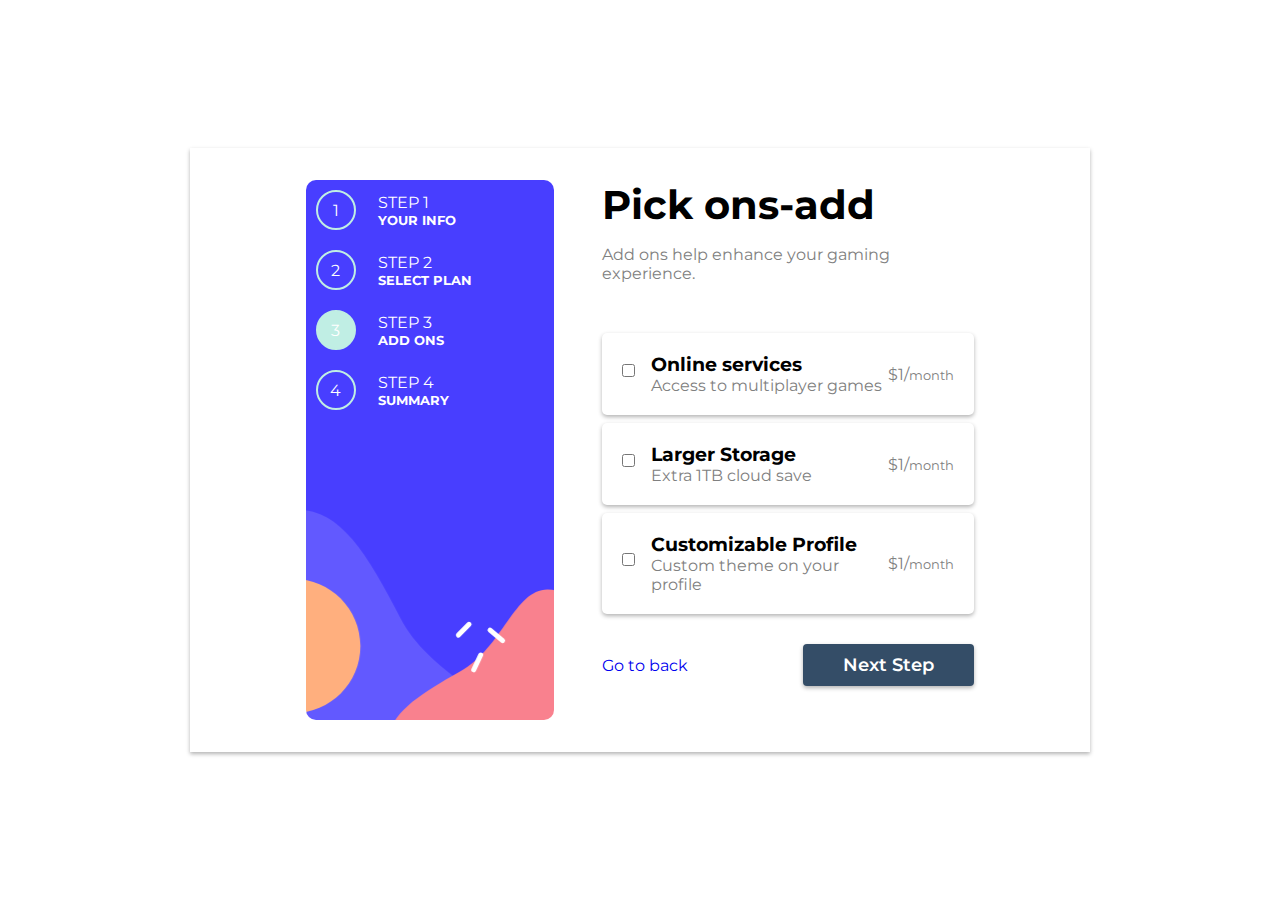
==== step3.html @ 580266ca "firs commit" ====
<!DOCTYPE html>
<html lang="en">
<head>
    <meta charset="UTF-8">
    <meta http-equiv="X-UA-Compatible" content="IE=edge">
    <meta name="viewport" content="width=device-width, initial-scale=1.0">
    <title>Document</title>
    <link rel="stylesheet" href="./style.css">
</head>
<body>
    <main>
     <div class="container">
     
      <div class="mid-container">
        <div class="grid">
            <div class="left-sidebar">
                <article>
                    <div class="step ">
                        <div class="circle ">1</div>
                        <div>
                            <p>Step 1</p>
                            <h5>YOUR INFO</h5>
                        </div>
                    </div>
                    <div class="step ">
                        <div class="circle ">2</div>
                        <div>
                            <p>Step 2</p>
                            <h5>SELECT PLAN</h5>
                        </div>
                    </div>
                    <div class="step ">
                        <div class="circle active">3</div>
                        <div>
                            <p>Step 3</p>
                            <h5>add ons</h5>
                        </div>
                    </div>
                    <div class="step ">
                        <div class="circle">4</div>
                        <div>
                            <p>Step 4</p>
                            <h5>summary</h5>
                        </div>
                    </div>
                </article>
            </div>
            <div class="right-sidebar">
                <div class="info">
                    <h2>Pick ons-add</h2>
                    <p>Add ons help enhance your gaming experience.</p>
 
                    <div class=" step3-cards">
                        <div class="step-3 step-3-flex">
                           <div class="step-3-card">
                            <div>
                                <input type="checkbox" name="" id="">
                            </div>
                               <div>
                                <h3>Online services</h3>
                                <p>Access to multiplayer games</p>
                               </div>
                            </div>
                            <p>$1/<small>month</small></p>
                        </div>

                        <div class="step-3 step-3-flex">
                           <div class="step-3-card">
                            <div>
                                <input type="checkbox" name="" id="">
                            </div>
                               <div>
                                <h3>Larger Storage</h3>
                                <p>Extra 1TB cloud save</p>
                               </div>
                            </div>
                            <p>$1/<small>month</small></p>
                        </div>

                         <div class="step-3 step-3-flex">
                           <div class="step-3-card">
                            <div>
                                <input type="checkbox" name="" id="">
                            </div>
                               <div>
                                <h3>Customizable Profile</h3>
                                <p>Custom theme on your profile </p>
                               </div>
                            </div>
                            <p>$1/<small>month</small></p>
                        </div>
                    </div>
                   
                </div>
                <div class="flex">
                   <a href="./step2.html">Go to back</a>
                   <a href="./step4.html" class="button">Next Step</a>
                </div>
            </div>
        </div>
      </div>
      
     </div>
    </main>
</body>
</html>
---- style.css ----
@import url('https://fonts.googleapis.com/css2?family=Montserrat:wght@300;400;500;600;700&display=swap');
*{
    padding: 0;
    margin: 0;
    box-sizing: border-box;
    font-family: 'Montserrat', sans-serif;
}
.container{
    max-width: 1320px;
    margin: 0 auto;
    padding: 0 1rem;
}

.left-sidebar{
    background-image: url('./images/bg-sidebar-desktop.svg');
    background-repeat: no-repeat;
    background-position: center;
    border-radius: 10px;
    text-transform: uppercase;
}
/* .right-sidebar{
    display: flex;
    align-items: center;
    justify-content: space-between;
    flex-direction: column;
} */
.grid{
    width: 80%;
    margin: 0 auto;
    min-height: 60vh;
    display: grid;
    grid-template-columns: 2fr 3fr;
    gap: 3rem;
}
.mid-container {
    position: absolute;
    width: 900px;
    margin: 0 auto;
    box-shadow: 0 2px 4px rgba(0,0,0,0.3);
    padding: 2rem;
    top: 50%;
    left: 50%;
    transform: translate(-50%, -50%);
}
img{
    max-width: 100%;
    margin: 0 auto;
}
input{
    width: 100%;
    padding: 10px;
    margin-bottom: 10px;
}
.info{
    display: flex;
    justify-content: center;
    flex-direction: column;
}
.step{
    display: flex;
    align-items: center;
    gap: 1.4rem;
    padding: 10px;
    color: white;
}
a{
    text-decoration: none;
}
.active{
    background-color: #C0EEE4;
}
.circle{
    width: 40px;
    height: 40px;
    display: flex;
    align-items: center;
    justify-content: center;
    border: 2px solid #C0EEE4;
    border-radius: 50%;
    padding: 5px;
  
}
.info h2{
    font-size: 40px;
    margin-bottom: 1rem;
}
.info p{
    color: gray;
}
form{
    margin-top: 30px;
}
label{
    font-size: 20px;
    font-weight: 600;
   margin-bottom: 10px;
}
.btn {
    display: flex;
    align-items: flex-end;
    justify-content: end;
}
.button {
background-color: #344D67;
padding: 10px 40px;
box-shadow: 0 2px 4px rgba(0,0,0,0.3);
border-radius: 4px;
color: white;
font-size: 18px;
font-weight: 600;
border: 0;
outline: none;
cursor: pointer;
}
.cards{
    display: grid;
    grid-template-columns: repeat(3,1fr);
    gap: .5rem;
    margin-top: 50px;
}
.step3-cards{
    display: grid;
    grid-template-columns: 1fr;
    gap: .5rem;
    margin-top: 50px;
}
.step-3{
    box-shadow: 0 2px 4px rgba(0,0,0,0.3);
    padding: 20px;
    border-radius: 5px;
}
.step-3 input{
    width: inherit;
}
.step-3-card{
    display: flex;
    align-items: center;
    gap: 1rem;
}
.step-3-flex{
    display: flex;
    align-items: center;
    justify-content: space-between;
}
.card{
    box-shadow: 0 2px 4px rgba(0,0,0,0.3);
    padding: 20px;
    border-radius: 5px;
}
.card h3{
    font-size: 20px;
    margin-bottom: 10px;

}
.flex{
    display: flex;
    align-items: center;
    justify-content: space-between;
    padding-top: 30px ;
}
.form-box {
    background: aliceblue;
    padding: 20px;
}
.form-item {
    display: flex;
    align-items: center;
    justify-content: space-between;
    padding: 10px 0;
}
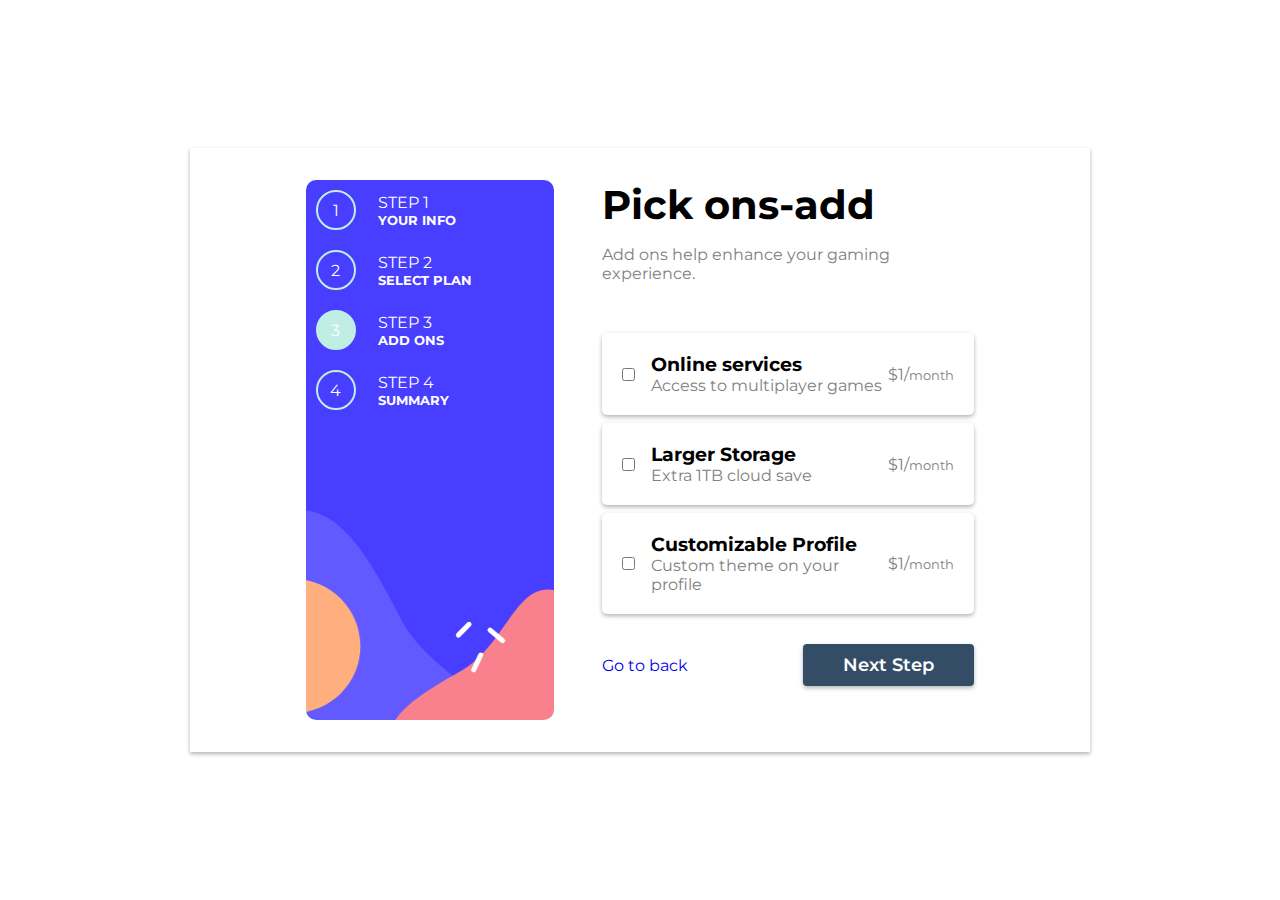
==== commit d2502769: "change style" ====
--- a/step3.html
+++ b/step3.html
@@ -17,28 +17,28 @@
                 <article>
                     <div class="step ">
                         <div class="circle ">1</div>
-                        <div>
+                        <div class="step-details">
                             <p>Step 1</p>
                             <h5>YOUR INFO</h5>
                         </div>
                     </div>
                     <div class="step ">
                         <div class="circle ">2</div>
-                        <div>
+                        <div class="step-details">
                             <p>Step 2</p>
                             <h5>SELECT PLAN</h5>
                         </div>
                     </div>
                     <div class="step ">
                         <div class="circle active">3</div>
-                        <div>
+                        <div class="step-details">
                             <p>Step 3</p>
                             <h5>add ons</h5>
                         </div>
                     </div>
                     <div class="step ">
                         <div class="circle">4</div>
-                        <div>
+                        <div class="step-details">
                             <p>Step 4</p>
                             <h5>summary</h5>
                         </div>
--- a/style.css
+++ b/style.css
@@ -46,10 +46,13 @@
     max-width: 100%;
     margin: 0 auto;
 }
-input{
+input {
     width: 100%;
     padding: 10px;
-    margin-bottom: 10px;
+    margin: 10px 0;
+    border: 1px solid aqua;
+    outline: none;
+    border-radius: 5px;
 }
 .info{
     display: flex;
@@ -90,10 +93,13 @@
 form{
     margin-top: 30px;
 }
+form div{
+    margin:5px 0;
+}
 label{
     font-size: 20px;
     font-weight: 600;
-   margin-bottom: 10px;
+    margin-bottom: 10px;
 }
 .btn {
     display: flex;
@@ -112,6 +118,7 @@
 outline: none;
 cursor: pointer;
 }
+
 .cards{
     display: grid;
     grid-template-columns: repeat(3,1fr);
@@ -167,4 +174,23 @@
     align-items: center;
     justify-content: space-between;
     padding: 10px 0;
-}+}
+.thank-center {
+    width: 100%;
+    height: 100%;
+    display: flex;
+    flex-direction: column;
+    align-items: center;
+    justify-content: center;
+    text-align: center;
+}
+.thank-center img{
+    width: 80px;
+    height: 60px;
+    margin: 0 auto;
+}
+.thank-center h3{
+    font-size: 30px;
+    margin-bottom: 12px;
+}
+
